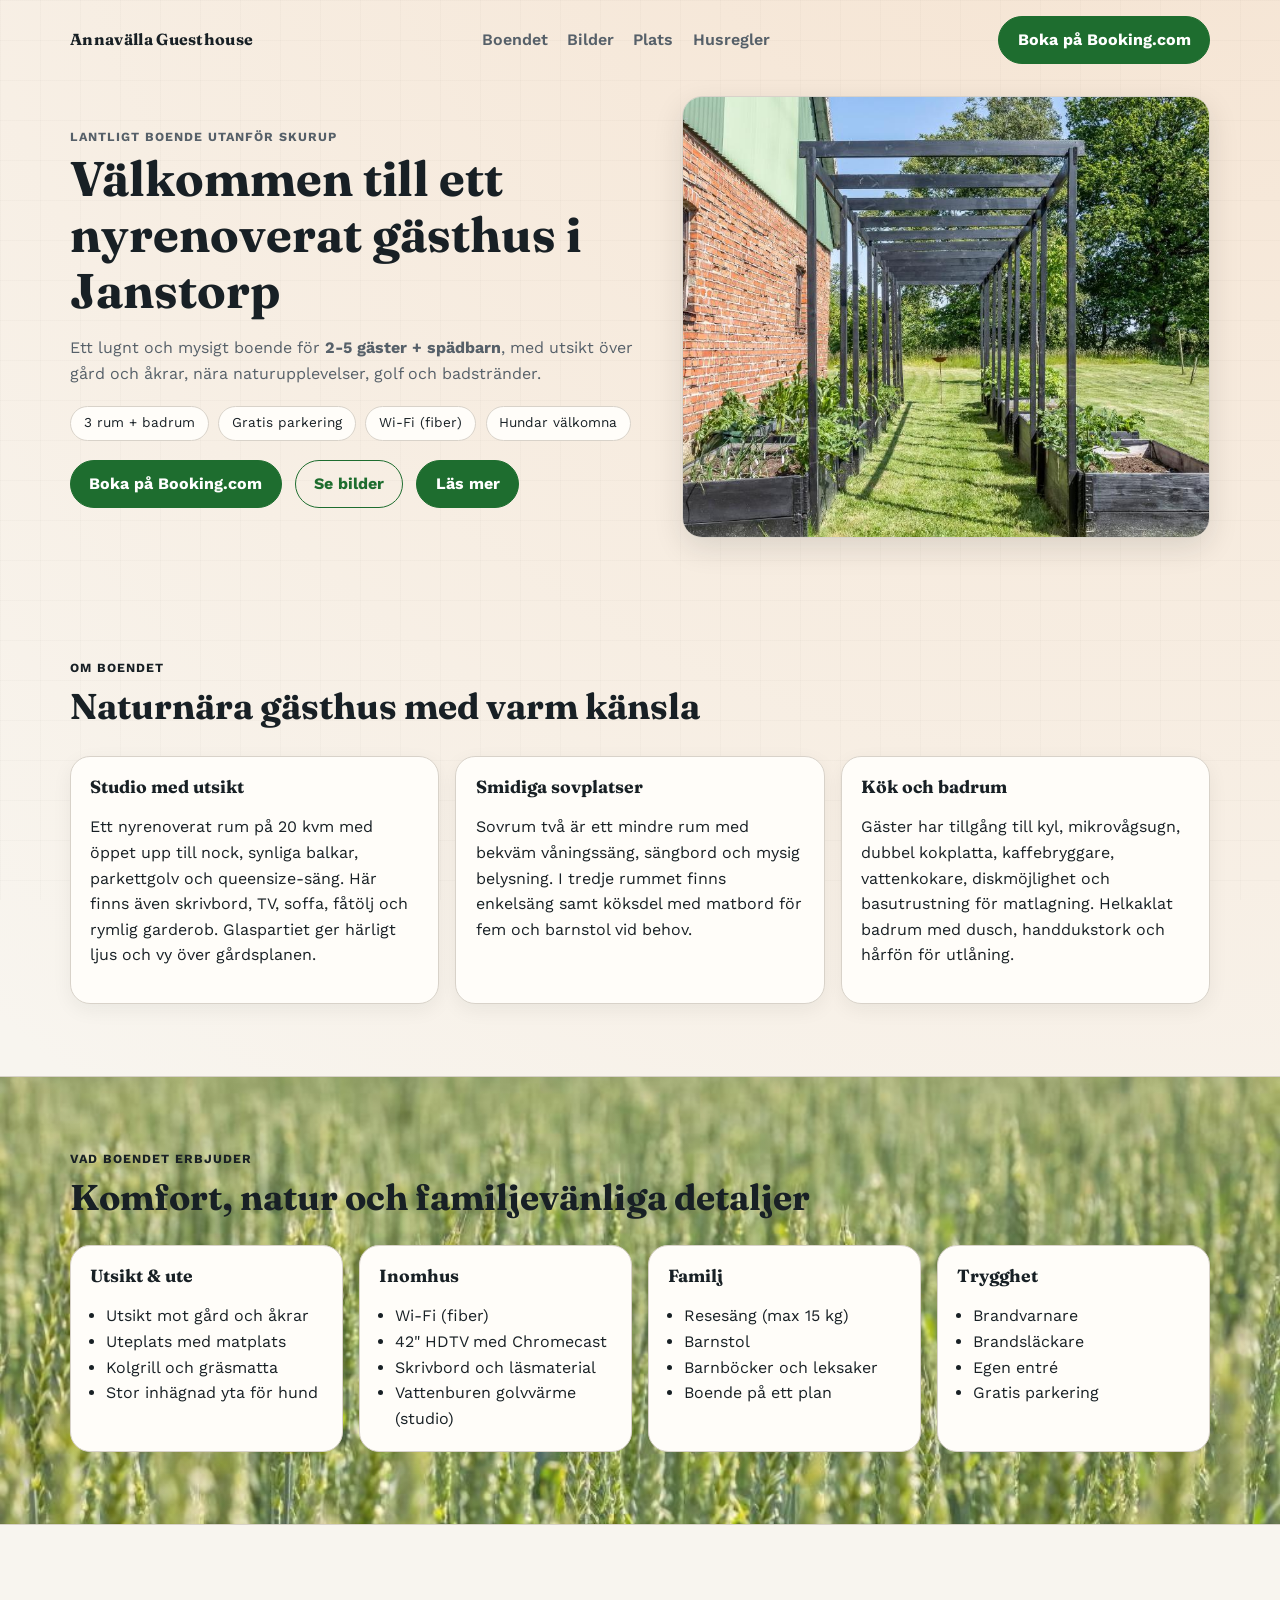
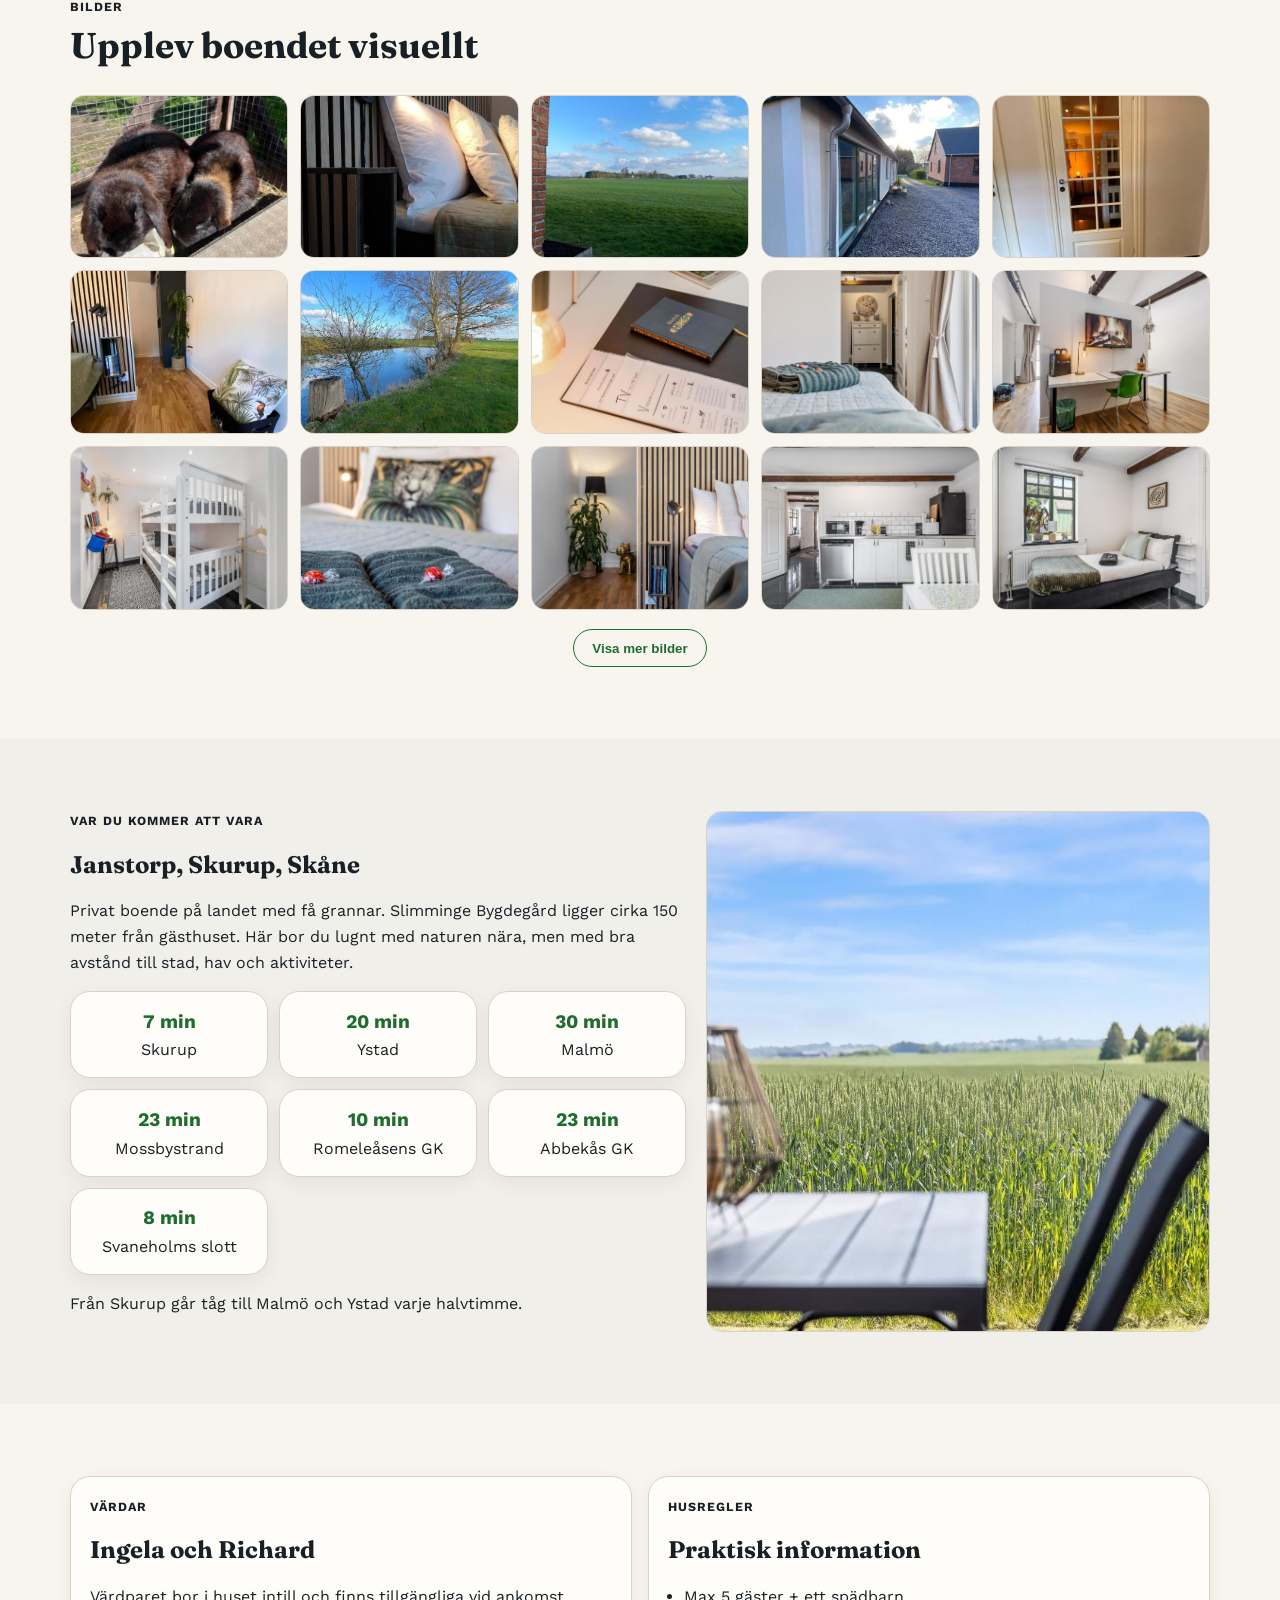
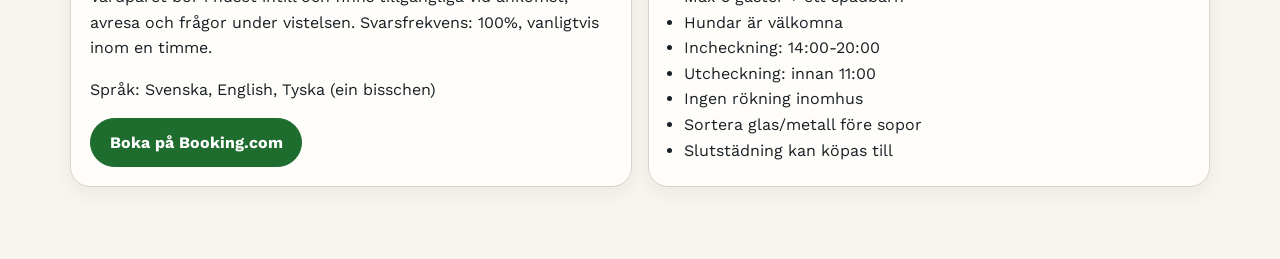
==== index.html @ 0a93c2e2 "Move all files from Annavalla2/ to repository root Co-authored-by: Kalbz <38554807+Kalbz@users.norep" ====
﻿<!doctype html>
<html lang="sv">
<head>
  <meta charset="UTF-8" />
  <meta name="viewport" content="width=device-width, initial-scale=1.0" />
  <title>Annavälla Guesthouse | Janstorp, Skurup</title>
  <meta name="description" content="Lantligt och nyrenoverat gästhus i Janstorp utanför Skurup. Perfekt för 2-5 gäster, naturnära vistelse med modern komfort." />
  <link rel="preconnect" href="https://fonts.googleapis.com" />
  <link rel="preconnect" href="https://fonts.gstatic.com" crossorigin />
  <link href="https://fonts.googleapis.com/css2?family=Fraunces:opsz,wght@9..144,500;9..144,700&family=Work+Sans:wght@400;500;600;700&display=swap" rel="stylesheet" />
  <link rel="stylesheet" href="styles.css" />
</head>
<body>
  <div class="texture"></div>

  <header class="hero" id="top">
    <nav class="nav shell">
      <a class="brand" href="#top">Annavälla Guesthouse</a>
      <div class="nav-links">
        <a href="#boende">Boendet</a>
        <a href="#bilder">Bilder</a>
        <a href="#plats">Plats</a>
        <a href="#regler">Husregler</a>
      </div>
      <a class="button nav-cta" href="https://www.booking.com/hotel/se/annavalla-gardshus.sv.html" target="_blank" rel="noopener noreferrer">Boka på Booking.com</a>
    </nav>

    <section class="hero-content shell">
      <div class="hero-copy">
        <p class="eyebrow">Lantligt boende utanför Skurup</p>
        <h1>Välkommen till ett nyrenoverat gästhus i Janstorp</h1>
        <p>
          Ett lugnt och mysigt boende för <strong>2-5 gäster + spädbarn</strong>, med utsikt över gård och åkrar,
          nära naturupplevelser, golf och badstränder.
        </p>
        <div class="hero-badges">
          <span>3 rum + badrum</span>
          <span>Gratis parkering</span>
          <span>Wi-Fi (fiber)</span>
          <span>Hundar välkomna</span>
        </div>
        <div class="hero-actions">
          <a class="button" href="https://www.booking.com/hotel/se/annavalla-gardshus.sv.html" target="_blank" rel="noopener noreferrer">Boka på Booking.com</a>
          <a class="button ghost" href="#bilder">Se bilder</a>
          <a class="button" href="#boende">Läs mer</a>
        </div>
      </div>
      <figure class="hero-image">
        <img src="740713726.jpg" alt="Exteriör vid Annavälla Guesthouse" loading="eager" />
      </figure>
    </section>
  </header>

  <main>
    <section class="section shell" id="boende">
      <div class="section-heading">
        <p class="eyebrow">Om boendet</p>
        <h2>Naturnära gästhus med varm känsla</h2>
      </div>
      <div class="story-grid">
        <article>
          <h3>Studio med utsikt</h3>
          <p>
            Ett nyrenoverat rum på 20 kvm med öppet upp till nock, synliga balkar, parkettgolv och queensize-säng.
            Här finns även skrivbord, TV, soffa, fåtölj och rymlig garderob. Glaspartiet ger härligt ljus och vy över gårdsplanen.
          </p>
        </article>
        <article>
          <h3>Smidiga sovplatser</h3>
          <p>
            Sovrum två är ett mindre rum med bekväm våningssäng, sängbord och mysig belysning.
            I tredje rummet finns enkelsäng samt köksdel med matbord för fem och barnstol vid behov.
          </p>
        </article>
        <article>
          <h3>Kök och badrum</h3>
          <p>
            Gäster har tillgång till kyl, mikrovågsugn, dubbel kokplatta, kaffebryggare, vattenkokare,
            diskmöjlighet och basutrustning för matlagning. Helkaklat badrum med dusch, handdukstork och hårfön för utlåning.
          </p>
        </article>
      </div>
    </section>

    <section class="section amenities" id="erbjuder">
      <div class="shell">
        <div class="section-heading">
          <p class="eyebrow">Vad boendet erbjuder</p>
          <h2>Komfort, natur och familjevänliga detaljer</h2>
        </div>
        <div class="amenities-grid">
          <article>
            <h3>Utsikt & ute</h3>
            <ul>
              <li>Utsikt mot gård och åkrar</li>
              <li>Uteplats med matplats</li>
              <li>Kolgrill och gräsmatta</li>
              <li>Stor inhägnad yta för hund</li>
            </ul>
          </article>
          <article>
            <h3>Inomhus</h3>
            <ul>
              <li>Wi-Fi (fiber)</li>
              <li>42" HDTV med Chromecast</li>
              <li>Skrivbord och läsmaterial</li>
              <li>Vattenburen golvvärme (studio)</li>
            </ul>
          </article>
          <article>
            <h3>Familj</h3>
            <ul>
              <li>Resesäng (max 15 kg)</li>
              <li>Barnstol</li>
              <li>Barnböcker och leksaker</li>
              <li>Boende på ett plan</li>
            </ul>
          </article>
          <article>
            <h3>Trygghet</h3>
            <ul>
              <li>Brandvarnare</li>
              <li>Brandsläckare</li>
              <li>Egen entré</li>
              <li>Gratis parkering</li>
            </ul>
          </article>
        </div>
      </div>
    </section>

    <section class="section shell" id="bilder">
      <div class="section-heading">
        <p class="eyebrow">Bilder</p>
        <h2>Upplev boendet visuellt</h2>
      </div>
      <div class="full-gallery" id="fullGallery" aria-live="polite"></div>
      <div class="gallery-actions">
        <button class="button ghost" id="showMoreBtn" type="button">Visa mer bilder</button>
      </div>
    </section>

    <section class="section location" id="plats">
      <div class="shell location-grid">
        <div>
          <p class="eyebrow">Var du kommer att vara</p>
          <h2>Janstorp, Skurup, Skåne</h2>
          <p>
            Privat boende på landet med få grannar. Slimminge Bygdegård ligger cirka 150 meter från gästhuset.
            Här bor du lugnt med naturen nära, men med bra avstånd till stad, hav och aktiviteter.
          </p>
          <div class="travel-cards">
            <article><strong>7 min</strong><span>Skurup</span></article>
            <article><strong>20 min</strong><span>Ystad</span></article>
            <article><strong>30 min</strong><span>Malmö</span></article>
            <article><strong>23 min</strong><span>Mossbystrand</span></article>
            <article><strong>10 min</strong><span>Romeleåsens GK</span></article>
            <article><strong>23 min</strong><span>Abbekås GK</span></article>
            <article><strong>8 min</strong><span>Svaneholms slott</span></article>
          </div>
          <p>
            Från Skurup går tåg till Malmö och Ystad varje halvtimme.
          </p>
        </div>
        <figure>
          <img src="740713677.jpg" alt="Naturmiljö nära boendet" loading="lazy" />
        </figure>
      </div>
    </section>

    <section class="section shell" id="kontakt">
      <div class="host-grid">
        <article>
          <p class="eyebrow">Värdar</p>
          <h2>Ingela och Richard</h2>
          <p>
            Värdparet bor i huset intill och finns tillgängliga vid ankomst, avresa och frågor under vistelsen.
            Svarsfrekvens: 100%, vanligtvis inom en timme.
          </p>
          <p>Språk: Svenska, English, Tyska (ein bisschen)</p>
          <a class="button" href="https://www.booking.com/hotel/se/annavalla-gardshus.sv.html" target="_blank" rel="noopener noreferrer">Boka på Booking.com</a>
        </article>

        <article class="rules" id="regler">
          <p class="eyebrow">Husregler</p>
          <h2>Praktisk information</h2>
          <ul>
            <li>Max 5 gäster + ett spädbarn</li>
            <li>Hundar är välkomna</li>
            <li>Incheckning: 14:00-20:00</li>
            <li>Utcheckning: innan 11:00</li>
            <li>Ingen rökning inomhus</li>
            <li>Sortera glas/metall före sopor</li>
            <li>Slutstädning kan köpas till</li>
          </ul>
        </article>
      </div>
    </section>
  </main>

  <div class="lightbox" id="lightbox" aria-hidden="true">
    <button class="lightbox-close" id="lightboxClose" aria-label="Stäng förhandsvisning">&times;</button>
    <img id="lightboxImage" src="" alt="Förhandsvisning av bild" />
  </div>

  <script src="script.js"></script>
</body>
</html>
---- styles.css ----
﻿:root {
  --bg: #f8f5ef;
  --paper: #fffdf9;
  --ink: #182025;
  --muted: #566069;
  --accent: #1e6d2f;
  --accent-2: #d98f4e;
  --line: #d8d2c9;
  --radius: 20px;
  --shadow: 0 10px 30px rgba(21, 31, 34, 0.12);
}

* {
  box-sizing: border-box;
}

html,
body {
  margin: 0;
  padding: 0;
}

body {
  font-family: "Work Sans", "Segoe UI", sans-serif;
  color: var(--ink);
  background: radial-gradient(circle at 90% -10%, #f5e2cf 0%, rgba(245, 226, 207, 0) 45%), var(--bg);
  line-height: 1.6;
}

.texture {
  position: fixed;
  inset: 0;
  pointer-events: none;
  background-image: linear-gradient(rgba(24, 32, 37, 0.02) 1px, transparent 1px), linear-gradient(90deg, rgba(24, 32, 37, 0.02) 1px, transparent 1px);
  background-size: 40px 40px;
  z-index: -1;
}

.shell {
  width: min(1140px, calc(100% - 2rem));
  margin: 0 auto;
}

.nav {
  display: flex;
  align-items: center;
  justify-content: space-between;
  gap: 1rem;
  padding: 1rem 0;
}

.brand {
  font-family: "Fraunces", Georgia, serif;
  color: var(--ink);
  text-decoration: none;
  font-weight: 700;
  letter-spacing: 0.02em;
}

.nav-links {
  display: flex;
  gap: 1.2rem;
}

.nav-links a {
  color: var(--muted);
  text-decoration: none;
  font-weight: 600;
}

.nav-links a:hover {
  color: var(--accent);
}

.hero {
  padding-bottom: 3rem;
}

.hero-content {
  display: grid;
  grid-template-columns: 1.1fr 1fr;
  gap: 2rem;
  align-items: center;
  margin-top: 1rem;
}

.hero-copy h1,
h2,
h3 {
  font-family: "Fraunces", Georgia, serif;
  line-height: 1.15;
}

.hero-copy h1 {
  font-size: clamp(2rem, 3.8vw, 3.7rem);
  margin: 0.3rem 0 1rem;
}

.hero-copy p {
  color: var(--muted);
  max-width: 60ch;
}

.eyebrow {
  letter-spacing: 0.08em;
  text-transform: uppercase;
  font-size: 0.78rem;
  color: var(--ink);
  margin: 0;
  font-weight: 700;
}

.hero-image {
  margin: 0;
  border-radius: var(--radius);
  overflow: hidden;
  box-shadow: var(--shadow);
  border: 1px solid var(--line);
}

.hero-image img {
  width: 100%;
  height: 100%;
  display: block;
  min-height: 440px;
  object-fit: cover;
}

.hero-badges {
  display: flex;
  flex-wrap: wrap;
  gap: 0.6rem;
  margin: 1.2rem 0;
}

.hero-badges span {
  background: var(--paper);
  border: 1px solid var(--line);
  border-radius: 999px;
  padding: 0.35rem 0.8rem;
  font-size: 0.85rem;
}

.hero-actions {
  display: flex;
  gap: 0.8rem;
}

.button {
  display: inline-flex;
  align-items: center;
  justify-content: center;
  text-decoration: none;
  border: 1px solid var(--accent);
  background: var(--accent);
  color: #fff;
  border-radius: 999px;
  padding: 0.65rem 1.15rem;
  font-weight: 700;
  transition: transform 0.2s ease, background-color 0.2s ease;
}

.button:hover {
  transform: translateY(-2px);
  background: #15584f;
}

.button.ghost {
  background: transparent;
  color: var(--accent);
}

.section {
  padding: 4.5rem 0;
}

.section-heading h2 {
  margin: 0.5rem 0 0;
  font-size: clamp(1.6rem, 2.8vw, 2.5rem);
}

.story-grid {
  margin-top: 1.8rem;
  display: grid;
  grid-template-columns: repeat(3, minmax(0, 1fr));
  gap: 1rem;
}

.story-grid article,
.amenities-grid article,
.travel-cards article,
.rules,
.host-grid article {
  background: var(--paper);
  border: 1px solid var(--line);
  border-radius: var(--radius);
  padding: 1.2rem;
  box-shadow: 0 6px 20px rgba(24, 32, 37, 0.06);
}

.story-grid h3,
.amenities-grid h3 {
  margin-top: 0;
  font-size: 1.1rem;
}

.amenities {
  background: linear-gradient(rgba(248, 245, 239, 0.1), rgba(248, 245, 239, 0.1)), url("740713661.jpg");
  background-size: cover;
  background-position: center;
  border-top: 1px solid var(--line);
  border-bottom: 1px solid var(--line);
}

.amenities-grid {
  margin-top: 1.7rem;
  display: grid;
  grid-template-columns: repeat(4, minmax(0, 1fr));
  gap: 1rem;
}

.amenities-grid ul,
.rules ul {
  margin: 0.4rem 0 0;
  padding-left: 1rem;
}

.location figure img {
  width: 100%;
  height: 100%;
  object-fit: cover;
  border-radius: 16px;
  border: 1px solid var(--line);
  display: block;
}

.full-gallery {
  margin-top: 1.8rem;
  display: grid;
  grid-template-columns: repeat(auto-fit, minmax(200px, 1fr));
  gap: 0.75rem;
}

.gallery-item.is-collapsed {
  display: none;
}

.gallery-actions {
  margin-top: 1.2rem;
  display: flex;
  justify-content: center;
}

.gallery-item {
  margin: 0;
  aspect-ratio: 4 / 3;
  overflow: hidden;
  border-radius: 14px;
  border: 1px solid var(--line);
  background: #ece6dd;
}

.gallery-item img {
  width: 100%;
  height: 100%;
  object-fit: cover;
  display: block;
  cursor: pointer;
  transition: transform 0.3s ease;
}

.gallery-item:hover img {
  transform: scale(1.04);
}

.lightbox {
  position: fixed;
  inset: 0;
  background: rgba(10, 12, 14, 0.88);
  display: none;
  align-items: center;
  justify-content: center;
  padding: 1rem;
  z-index: 1000;
}

.lightbox.open {
  display: flex;
}

.lightbox img {
  max-width: min(1200px, 96vw);
  max-height: 90vh;
  border-radius: 12px;
  border: 1px solid #3a4349;
}

.lightbox-close {
  position: absolute;
  top: 1rem;
  right: 1rem;
  border: 1px solid #4a545b;
  background: rgba(26, 31, 35, 0.9);
  color: #ffffff;
  width: 2.5rem;
  height: 2.5rem;
  border-radius: 999px;
  font-size: 1.4rem;
  line-height: 1;
  cursor: pointer;
}

.location {
  background: #f0efe9;
}

.location-grid {
  display: grid;
  grid-template-columns: 1.1fr 0.9fr;
  gap: 1.2rem;
  align-items: center;
}

.location figure {
  margin: 0;
  height: 100%;
  min-height: 300px;
}

.travel-cards {
  display: grid;
  grid-template-columns: repeat(3, minmax(0, 1fr));
  gap: 0.7rem;
  margin: 1rem 0;
}

.travel-cards article {
  text-align: center;
  padding: 0.9rem;
}

.travel-cards strong {
  display: block;
  font-size: 1.2rem;
  color: var(--accent);
}

.host-grid {
  display: grid;
  grid-template-columns: 1fr 1fr;
  gap: 1rem;
}

@media (max-width: 980px) {
  .nav-links {
    display: none;
  }

  .hero-content,
  .story-grid,
  .amenities-grid,
  .location-grid,
  .host-grid {
    grid-template-columns: 1fr;
  }

  .travel-cards {
    grid-template-columns: repeat(2, minmax(0, 1fr));
  }

  .nav-cta {
    display: none;
  }
}

@media (max-width: 560px) {
  .section {
    padding: 3.4rem 0;
  }

  .hero-image img {
    min-height: 300px;
  }

  .full-gallery {
    grid-template-columns: repeat(2, minmax(0, 1fr));
  }

  .travel-cards {
    grid-template-columns: 1fr;
  }
}
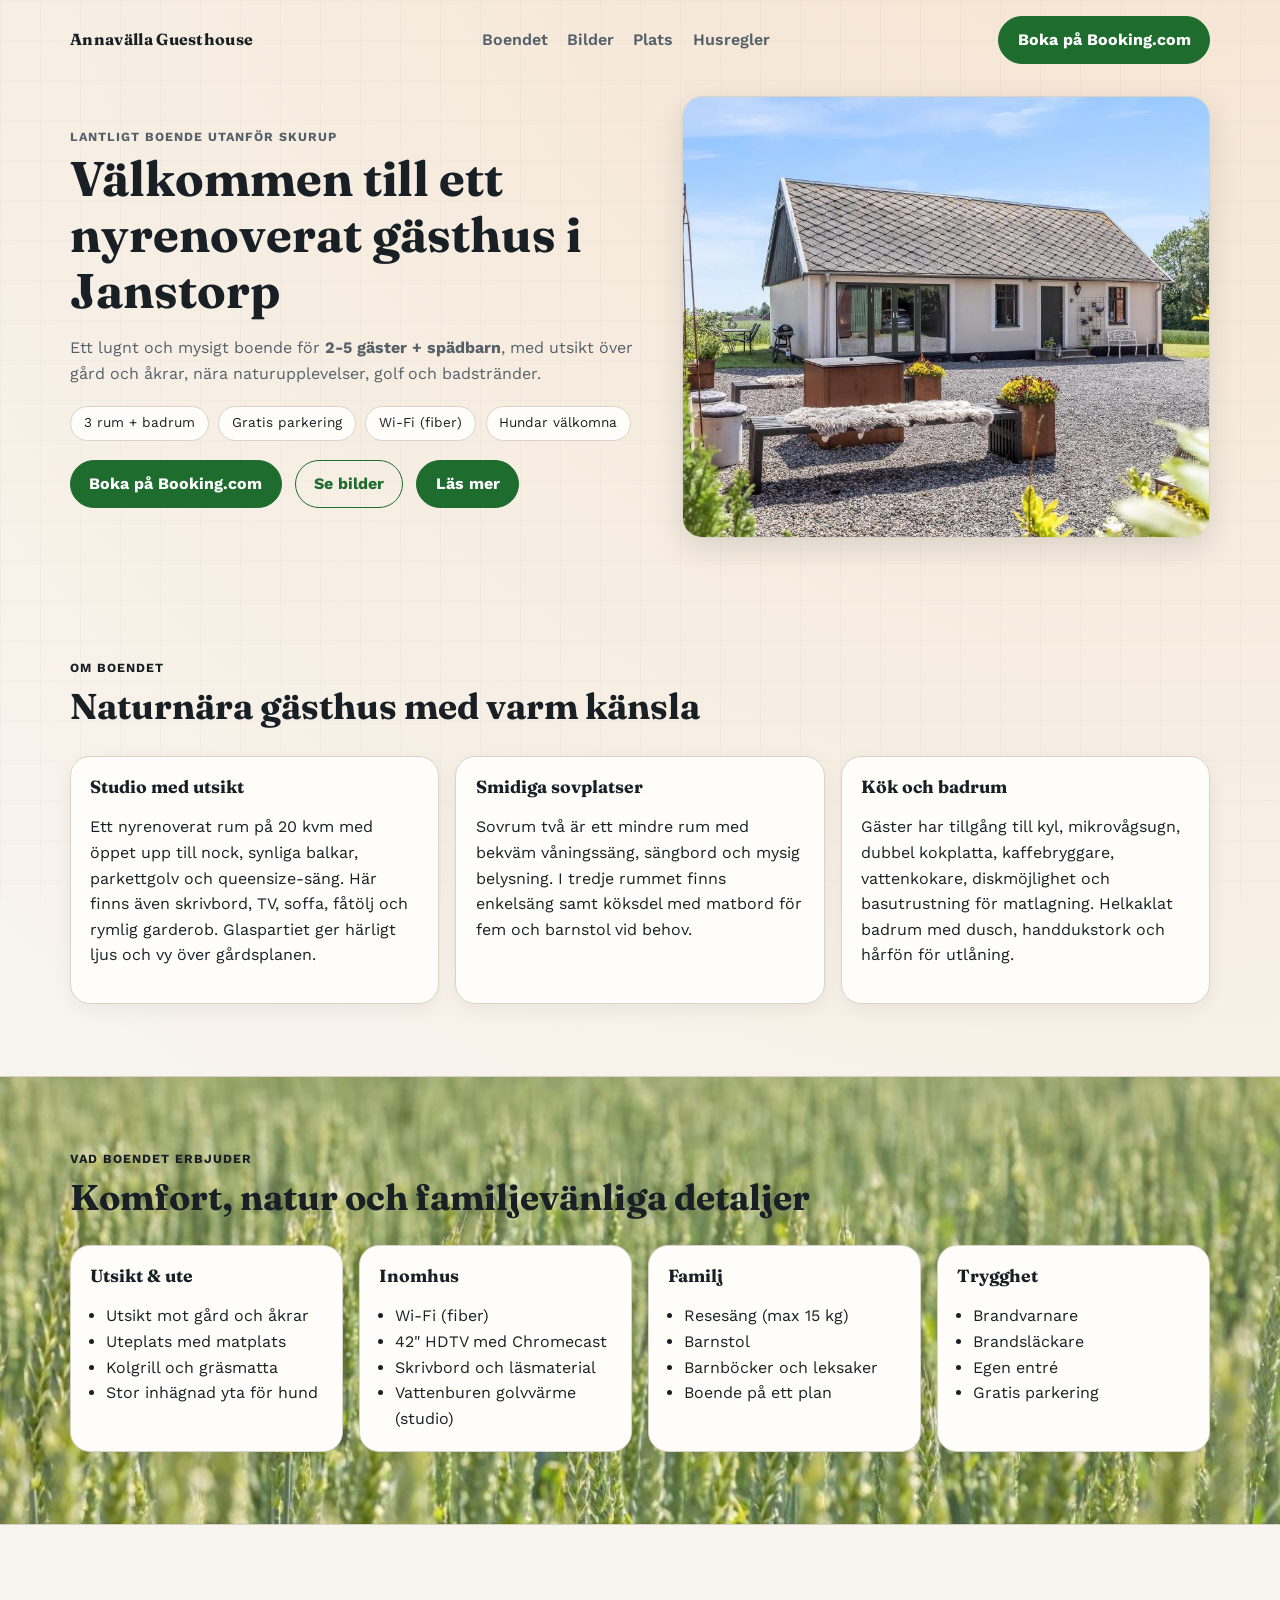
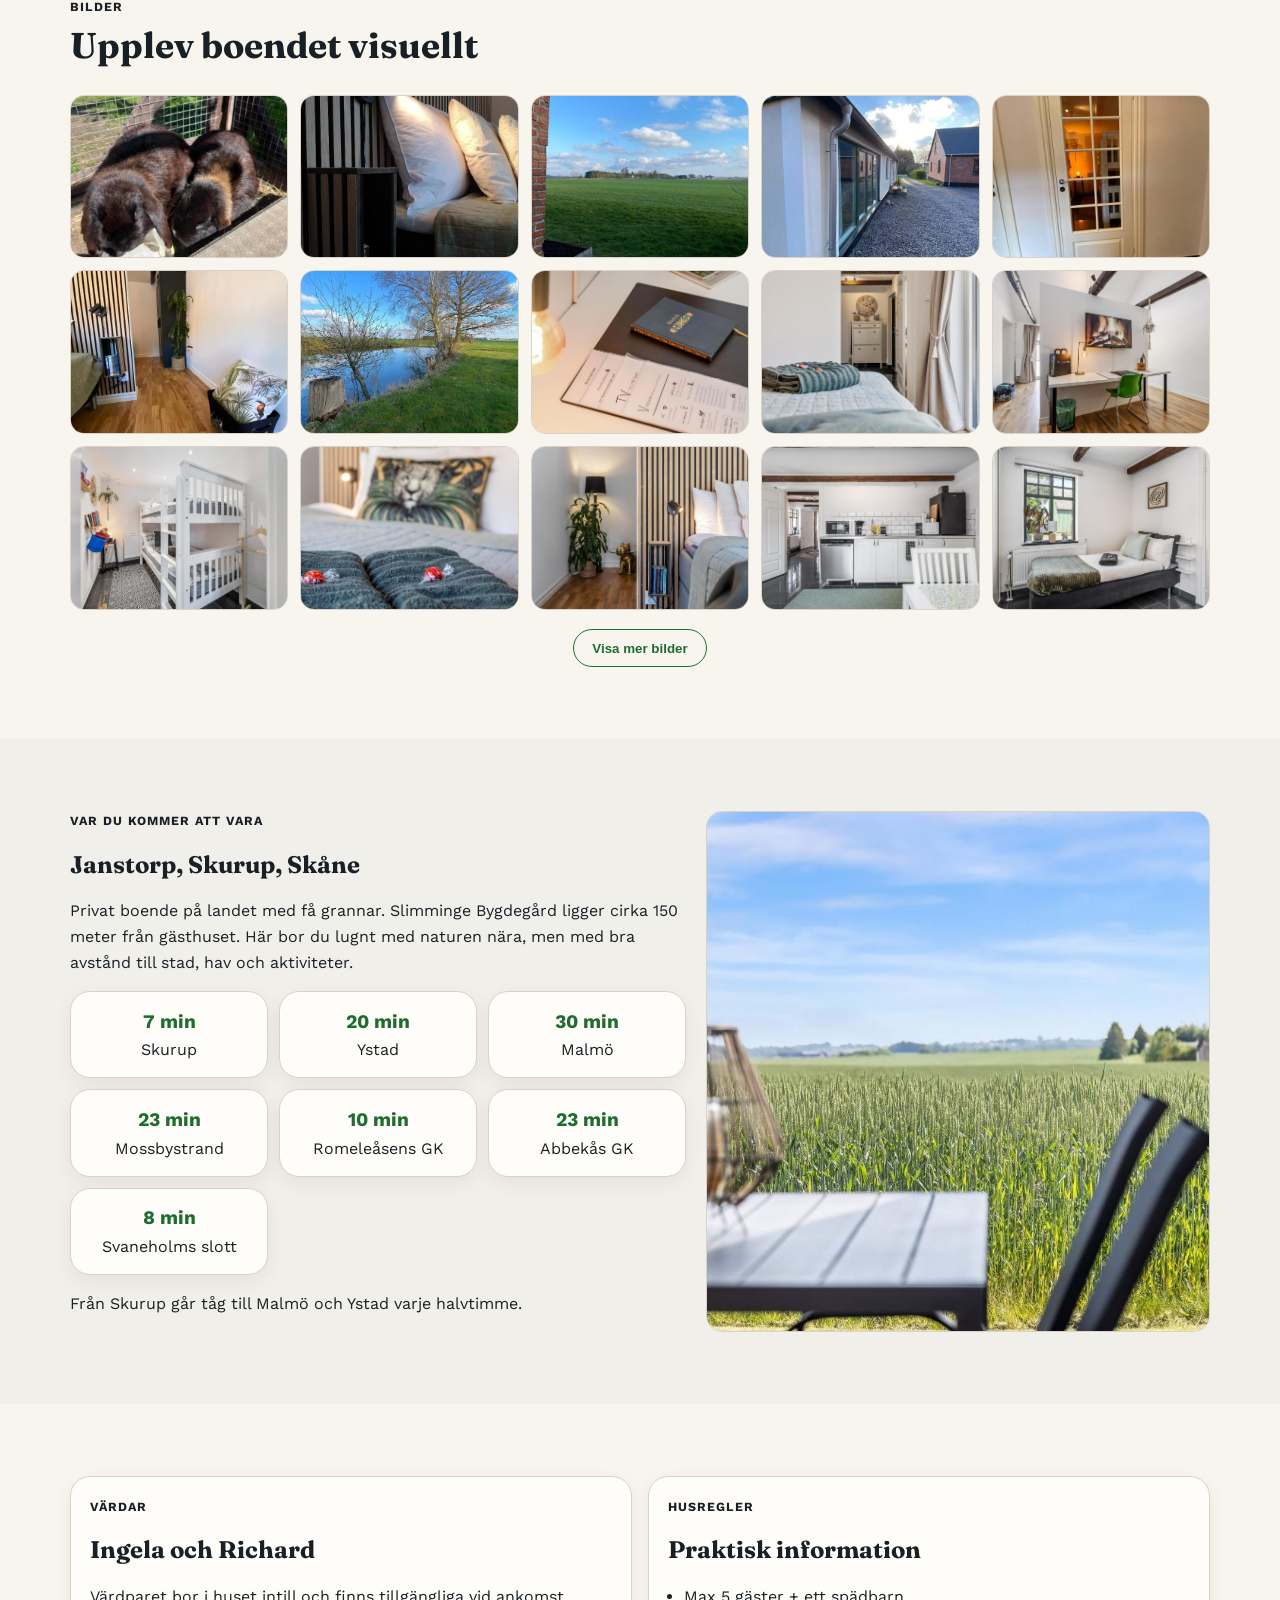
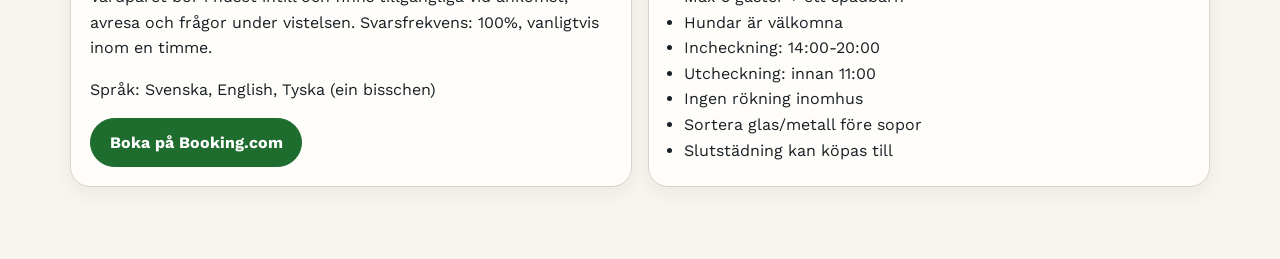
==== commit 5852eaa7: "updated hero image" ====
--- a/index.html
+++ b/index.html
@@ -8,7 +8,7 @@
   <link rel="preconnect" href="https://fonts.googleapis.com" />
   <link rel="preconnect" href="https://fonts.gstatic.com" crossorigin />
   <link href="https://fonts.googleapis.com/css2?family=Fraunces:opsz,wght@9..144,500;9..144,700&family=Work+Sans:wght@400;500;600;700&display=swap" rel="stylesheet" />
-  <link rel="stylesheet" href="styles.css" />
+  <link rel="stylesheet" href="styles.css?v=2" />
 </head>
 <body>
   <div class="texture"></div>
@@ -46,7 +46,7 @@
         </div>
       </div>
       <figure class="hero-image">
-        <img src="740713726.jpg" alt="Exteriör vid Annavälla Guesthouse" loading="eager" />
+        <img src="images/740713696.jpg" alt="Exteriör vid Annavälla Guesthouse" loading="eager" />
       </figure>
     </section>
   </header>
@@ -163,7 +163,7 @@
           </p>
         </div>
         <figure>
-          <img src="740713677.jpg" alt="Naturmiljö nära boendet" loading="lazy" />
+          <img src="images/740713677.jpg" alt="Naturmiljö nära boendet" loading="lazy" />
         </figure>
       </div>
     </section>
@@ -203,6 +203,6 @@
     <img id="lightboxImage" src="" alt="Förhandsvisning av bild" />
   </div>
 
-  <script src="script.js"></script>
+  <script src="script.js?v=2"></script>
 </body>
 </html>
--- a/styles.css
+++ b/styles.css
@@ -205,7 +205,7 @@
 }
 
 .amenities {
-  background: linear-gradient(rgba(248, 245, 239, 0.1), rgba(248, 245, 239, 0.1)), url("740713661.jpg");
+  background: linear-gradient(rgba(248, 245, 239, 0.1), rgba(248, 245, 239, 0.1)), url("images/740713661.jpg");
   background-size: cover;
   background-position: center;
   border-top: 1px solid var(--line);
